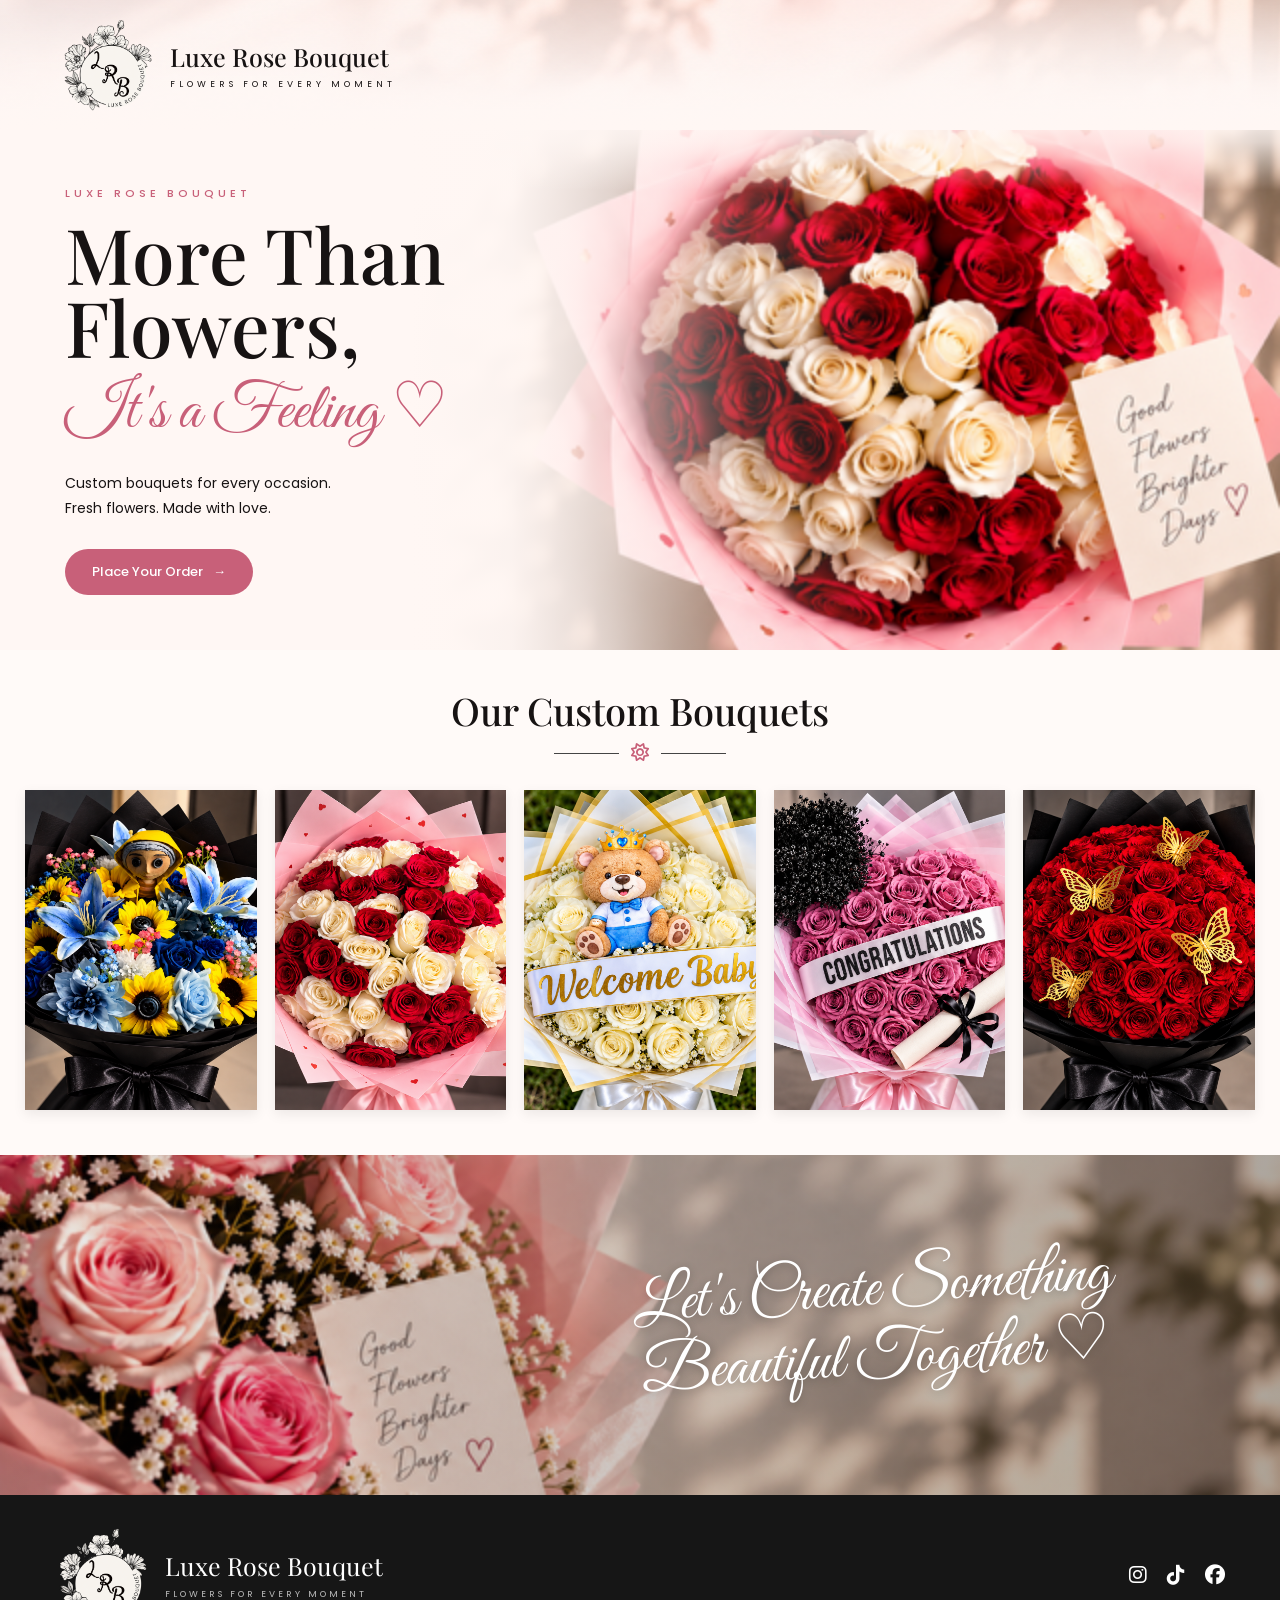
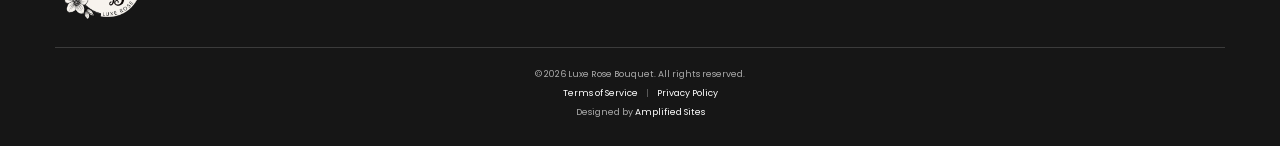
==== index.html @ 2b34a15d "Add files via upload" ====
<!doctype html>
<html lang="en">
    <head>
        <meta charset="UTF-8" />
        <meta name="viewport" content="width=device-width, initial-scale=1.0" />
        <title>Luxe Rose Bouquet</title>
        <link rel="preconnect" href="https://fonts.googleapis.com" />
        <link rel="preconnect" href="https://fonts.gstatic.com" crossorigin />
        <link href="https://fonts.googleapis.com/css2?family=Great+Vibes&family=Playfair+Display:wght@400;500;600;700&family=Poppins:wght@300;400;500;600&display=swap" rel="stylesheet"/>
        <link rel="stylesheet" href="https://cdnjs.cloudflare.com/ajax/libs/font-awesome/6.5.2/css/all.min.css" />
        <link rel="stylesheet" href="style.css" />
        <script src="index.js" defer></script>
    </head>
    <body id="page-body">
        <header class="header" id="main-header">
            <a href="index.html" class="logo" id="main-logo">
                <div class="logo-circle" id="logo-circle">
                    <span id="logo-initials">LR</span>
                </div>
                <div class="logo-text" id="logo-text">
                    <h2 id="logo-title">Luxe Rose Bouquet</h2>
                    <p id="logo-tagline">FLOWERS FOR EVERY MOMENT</p>
                </div>
            </a>
        </header>
        <section class="hero" id="hero">
            <div class="hero-overlay" id="hero-overlay"></div>
            <div class="hero-content" id="hero-content">
                <p class="eyebrow" id="hero-eyebrow">LUXE ROSE BOUQUET</p>
                <h1 id="hero-title">
                    More Than<br />
                    Flowers,
                </h1>
                <div class="script-text" id="hero-script">It's a Feeling ♡</div>
                <p class="hero-description" id="hero-description">
                    Custom bouquets for every occasion.<br />
                    Fresh flowers. Made with love.
                </p>
                <a href="contact-form.html" class="btn" id="hero-order-btn">
                    Place Your Order
                    <span id="hero-order-arrow">→</span>
                </a>
            </div>
        </section>
        <section class="bouquets" id="bouquets">
            <div class="section-title" id="bouquets-title-container">
                <h2 id="bouquets-title">Our Custom Bouquets</h2>
                <div class="title-decoration" id="bouquets-decoration">
                    <span id="decoration-left"></span>
                    <i class="fa-regular fa-sun" id="decoration-icon"> </i>
                    <span id="decoration-right"></span>
                </div>
            </div>
            <div class="bouquet-grid" id="bouquet-grid">
                <div class="bouquet-card" id="bouquet-card-1">
                    <img id="bouquet-image-1" src="Blue and Yellow Doll Bouquet.png" alt="Blue and yellow bouquet" />
                </div>
                <div class="bouquet-card" id="bouquet-card-2">
                    <img id="bouquet-image-2" src="Romantic Red and Ivory Rose Bouquet.png" alt="Red and white rose bouquet" />
                </div>
                <div class="bouquet-card" id="bouquet-card-3">
                    <img id="bouquet-image-3" src="Welcome Baby Rose Bouquet with Teddy Bear.png" alt="Welcome baby bouquet" />
                </div>
                <div class="bouquet-card" id="bouquet-card-4">
                    <img id="bouquet-image-4" src="Congratulations Heart-Shaped Rose Bouquet.png" alt="Congratulations bouquet" />
                </div>
                <div class="bouquet-card" id="bouquet-card-5">
                    <img id="bouquet-image-5" src="Luxury Red Rose Bouquet with Golden Butterflies.png" alt="Red floral bouquet" />
                </div>
            </div>
        </section>
        <section class="bottom-cta" id="bottom-cta">
            <div class="cta-overlay" id="cta-overlay"></div>
            <div class="cta-content" id="cta-content">
                <p class="cta-script" id="cta-script">
                    Let's Create Something<br />
                    Beautiful Together ♡
                </p>
            </div>
        </section>
        <footer class="footer" id="footer">
            <div class="footer-top" id="footer-top">
                <a href="index.html" class="footer-logo" id="footer-logo">
                    <div class="footer-logo-circle" id="footer-logo-circle">
                        <img
                            src="Luxe Rose Bouquet Floral Monogram.png"
                            alt="Luxe Rose Bouquet Logo"
                            id="footer-logo-image"/>
                    </div>
                    <div id="footer-logo-text">
                        <h3 id="footer-title">Luxe Rose Bouquet</h3>
                        <p id="footer-tagline">FLOWERS FOR EVERY MOMENT</p>
                    </div>
                </a>
                <div class="socials" id="social-links">
                    <a href="https://www.instagram.com/luxerosebouquet?stkn=enVxenVkZHQ4OHd0&utm_source=qr" id="instagram-link" aria-label="Instagram">
                        <i class="fa-brands fa-instagram"></i>
                    </a>
                    <a href="https://www.tiktok.com/@luxerosebouquet" id="tiktok-link" aria-label="TikTok">
                        <i class="fa-brands fa-tiktok"></i>
                    </a>
                    <a href="https://www.facebook.com/share/1DybtWcjdT/?mibextid=wwXlfr" id="facebook-link" aria-label="Facebook">
                        <i class="fa-brands fa-facebook"></i>
                    </a>
                </div>
            </div>
            <div class="footer-line" id="footer-line"></div>
            <div class="footer-bottom" id="footer-bottom">
                <p id="copyright">
                    © 2026 Luxe Rose Bouquet. All rights reserved.
                </p>
                <p class="footer-legal-links">
                    <a href="terms.html">Terms of Service</a>
                    <span> | </span>
                    <a href="privacy.html">Privacy Policy</a>
                </p>
                <p id="designer-credit">
                    Designed by
                    <a href="https://amplifiedsites.com" id="amplified-sites-link">
                        Amplified Sites
                    </a>
                </p>
            </div>
        </footer>
    </body>
</html>
---- style.css ----
/* =========================================================
  START OF INDEX PAGE
   1. RESET / GLOBAL
========================================================= */

* {
    margin: 0;
    padding: 0;
    box-sizing: border-box;
}

html {
    scroll-behavior: smooth;
}

body {
    font-family: "Poppins", sans-serif;
    background-color: #fffaf8;
    color: #171313;
    overflow-x: hidden;
    margin: 0;
}

img {
    display: block;
    width: 100%;
}

a {
    color: inherit;
    text-decoration: none;
}

/* =========================================================
   2. COLORS
========================================================= */

:root {
    --pink: #c86079;
    --dark-pink: #ad4d65;
    --soft-pink: #f7e5e3;
    --cream: #fffaf8;
    --dark: #161616;
    --gray: #777777;
    --light-border: #ead8d4;
}

/* =========================================================
   3. HEADER
========================================================= */

.header {
    width: 100%;
    min-height: 130px;

    display: flex;
    align-items: center;
    justify-content: space-between;

    padding: 15px 60px;
    margin-bottom: -20px;
    background:
        linear-gradient(
            to bottom,
            rgba(255, 247, 244, 0.15) 0%,
            rgba(255, 247, 244, 0.25) 55%,
            #fff7f4 100%
        ),
        url("Soft\ Blush\ Foliage\ Shadows.png");

    background-size: cover;
    background-position: center;
    background-repeat: no-repeat;

    position: relative;
    z-index: 100;
}

/* LOGO */

.logo {
    display: flex;
    align-items: center;
    gap: 15px;
}

.logo-circle {
    width: 95px;
    height: 95px;
    border-radius: 50%;
    background-image: url("Luxe\ Rose\ Bouquet\ Floral\ Monogram.png");
    background-size: cover;
    background-position: center;
    background-repeat: no-repeat;

    overflow: hidden;
}

/* Hide the LR text because the logo image replaces it */
.logo-circle span {
    display: none;
}


.logo-text h2 {
    font-family: "Playfair Display", serif;

    font-size: 25px;
    font-weight: 500;
}

.logo-text p {
    margin-top: 5px;

    font-size: 9px;
    letter-spacing: 4px;
}

/* =========================================================
   4. HERO
========================================================= */

.hero {
    width: 100%;
    min-height: 540px;
    position: relative;
    display: flex;
    align-items: center;
    overflow: hidden;
    background-image: url("image6.png");
    background-size: cover;
    background-position: center;
    background-repeat: no-repeat;
    padding-top: 20px;
}
.hero::before {
    content: "";
    position: absolute;
    top: 0;
    left: 0;
    width: 100%;
    height: 80px;

    background: linear-gradient(
        to bottom,
        #fff7f4 0%,
        rgba(255, 247, 244, 0.75) 40%,
        transparent 100%
    );

    z-index: 2;
    pointer-events: none;
}
/* HERO OVERLAY */

.hero-overlay {
    position: absolute;
    inset: 0;

    background: linear-gradient(
        90deg,
        #fff7f4 0%,
        #fff7f4 32%,
        rgba(255, 247, 244, 0.95) 40%,
        rgba(255, 247, 244, 0.65) 48%,
        rgba(255, 247, 244, 0.20) 58%,
        transparent 70%
    );

    z-index: 1;
}

/* HERO TEXT */

.hero-content {
    width: 48%;

    position: relative;
    z-index: 3;

    padding-left: 65px;
}

.eyebrow {
    margin-bottom: 15px;

    color: var(--pink);

    font-size: 11px;
    font-weight: 500;

    letter-spacing: 4px;
}

.hero-content h1 {
    font-family: "Playfair Display", serif;

    font-size: clamp(52px, 6vw, 82px);
    font-weight: 500;

    line-height: 0.95;

    color: #171313;
}

.script-text {
    margin-top: 5px;
    margin-bottom: 18px;

    font-family: "Great Vibes", cursive;

    font-size: clamp(44px, 5vw, 68px);

    color: var(--pink);
}

.hero-description {
    margin-bottom: 27px;

    font-size: 14px;

    line-height: 1.8;
}
.header,
.hero {
    border: none;
    box-shadow: none;
}
/* =========================================================
   5. BUTTON
========================================================= */

.btn {
    display: inline-flex;
    align-items: center;
    justify-content: center;

    gap: 10px;

    padding: 13px 27px;

    background-color: var(--pink);

    border-radius: 30px;

    color: white;

    font-size: 13px;
    font-weight: 500;

    transition:
        background-color 0.25s ease,
        transform 0.25s ease;
}

.btn:hover {
    background-color: var(--dark-pink);

    transform: translateY(-2px);
}

/* =========================================================
   6. HERO BOUQUET IMAGE

   Your HTML already uses:

   images/hero-bouquet.png

   Ideally use a TRANSPARENT PNG here.
========================================================= */

.hero-image {
    width: 55%;
    height: 100%;

    position: absolute;

    top: 0;
    right: 0;

    z-index: 2;

    display: flex;
    align-items: center;
    justify-content: center;
}

.hero-image img {
    width: 100%;
    height: 100%;

    object-fit: contain;
    object-position: center;
}

/* =========================================================
   7. CUSTOM BOUQUETS SECTION
========================================================= */

.bouquets {
    width: 100%;

    padding: 35px 25px 45px;

    background-color: #fffaf8;
}

/* TITLE */

.section-title {
    margin-bottom: 28px;

    text-align: center;
}

.section-title h2 {
    font-family: "Playfair Display", serif;

    font-size: 38px;
    font-weight: 500;
}

/* TITLE DECORATION */

.title-decoration {
    margin-top: 8px;

    display: flex;
    align-items: center;
    justify-content: center;

    gap: 12px;

    color: var(--pink);
}

.title-decoration span {
    width: 65px;
    height: 1px;

    background-color: #444;
}

.title-decoration i {
    font-size: 18px;
}

/* =========================================================
   8. BOUQUET GRID
========================================================= */

.bouquet-grid {
    width: 100%;
    max-width: 1400px;

    margin: 0 auto;

    display: grid;

    grid-template-columns: repeat(5, 1fr);

    gap: 18px;
}

.bouquet-card {
    height: 320px;

    position: relative;

    overflow: hidden;

    background-color: #eeeeee;

    box-shadow: 0 4px 12px rgba(0, 0, 0, 0.08);
}

.bouquet-card img {
    width: 100%;
    height: 100%;

    object-fit: cover;

    transition: transform 0.4s ease;
}

.bouquet-card:hover img {
    transform: scale(1.06);
}

/* =========================================================
   10. BOTTOM CTA
========================================================= */

.bottom-cta {
    width: 100%;
    min-height: 340px;

    position: relative;

    display: flex;
    align-items: center;
    justify-content: flex-end;

    padding: 50px 13%;

    overflow: hidden;

    /*
    =====================================================
    🖼️ BACKGROUND IMAGE #2 NEEDED HERE

    This should be the large pink rose photograph from
    the bottom section of your design.

    Example:
    background-image: url("images/rose-background.jpg");
    =====================================================
    */

    background-image: url("image4.png");

    background-size: cover;
    background-position: center;
    background-repeat: no-repeat;
}

/* CTA DARK OVERLAY */

.cta-overlay {
    position: absolute;
    inset: 0;

    background: linear-gradient(90deg, rgba(20, 10, 10, 0.08), rgba(20, 10, 10, 0.35));

    z-index: 1;
}

/* CTA TEXT */

.cta-content {
    position: relative;

    z-index: 2;

    text-align: center;

    color: white;
}

.cta-script {
    font-family: "Great Vibes", cursive;

    font-size: clamp(42px, 5vw, 65px);

    line-height: 1.1;

    transform: rotate(-4deg);

    text-shadow: 0 2px 8px rgba(0, 0, 0, 0.25);
}

/* =========================================================
   11. FOOTER
========================================================= */

.footer {
    width: 100%;

    padding: 32px 55px 25px;

    background-color: var(--dark);

    color: white;
}

/* FOOTER TOP */

.footer-top {
    width: 100%;
    max-width: 1300px;

    margin: 0 auto;

    display: flex;
    align-items: center;
    justify-content: space-between;
}

/* FOOTER LOGO */

.footer-logo {
    display: flex;
    align-items: center;

    gap: 15px;
}

.footer-logo-circle {
    width: 95px;
    height: 95px;

    display: flex;
    align-items: center;
    justify-content: center;

    /* NO CIRCLE */
    border: none;
    border-radius: 0;
    overflow: visible;
}

.footer-logo-circle img {
    width: 100%;
    height: 100%;
    object-fit: contain;
    display: block;
}

.footer-logo h3 {
    font-family: "Playfair Display", serif;

    font-size: 25px;
    font-weight: 400;
}

.footer-logo p {
    margin-top: 6px;

    font-size: 9px;

    letter-spacing: 3px;

    color: #bbbbbb;
}

/* =========================================================
   12. SOCIAL ICONS
========================================================= */

.socials {
    display: flex;
    align-items: center;

    gap: 20px;
}

.socials a {
    display: flex;
    align-items: center;
    justify-content: center;

    font-size: 20px;

    color: white;

    transition:
        color 0.2s ease,
        transform 0.2s ease;
}

.socials a:hover {
    color: var(--pink);

    transform: translateY(-2px);
}

/* =========================================================
   13. FOOTER LINE
========================================================= */

.footer-line {
    width: 100%;
    max-width: 1300px;

    height: 1px;

    margin: 25px auto 18px;

    background-color: #3b3b3b;
}

/* =========================================================
   14. FOOTER BOTTOM
========================================================= */

.footer-bottom {
    text-align: center;

    color: #aaaaaa;

    font-size: 9px;

    line-height: 1.8;
}

.footer-bottom a {
    color: white;

    transition: color 0.2s ease;
}

.footer-bottom a:hover {
    color: var(--pink);
}

/* =========================================================
   15. TABLET
========================================================= */

@media (max-width: 900px) {
    .header {
        padding: 15px 30px;
    }

    /* HERO */

    .hero {
        min-height: 570px;
    }

    .hero-content {
        width: 55%;

        padding-left: 35px;
    }

    .hero-image {
        width: 55%;
    }

    /* BOUQUETS */

    .bouquet-grid {
        grid-template-columns: repeat(3, 1fr);
    }

    .bouquet-card {
        height: 300px;
    }
}

/* =========================================================
   16. MOBILE
========================================================= */

@media (max-width: 650px) {
    /* HEADER */

    .header {
        min-height: 78px;

        padding: 12px 18px;
    }

    .logo {
        gap: 10px;
    }

    .logo-circle {
        width: 48px;
        height: 48px;

        font-size: 14px;
    }

    .logo-text h2 {
        font-size: 16px;
    }

    .logo-text p {
        font-size: 5px;

        letter-spacing: 2px;
    }

    /* HERO */

    .hero {
        min-height: 680px;

        align-items: flex-start;

        background-position: center;
    }

    .hero-overlay {
        background: linear-gradient(
            180deg,
            rgba(255, 247, 244, 0.98) 0%,
            rgba(255, 247, 244, 0.9) 40%,
            rgba(255, 247, 244, 0.25) 100%
        );
    }

    .hero-content {
        width: 100%;

        padding: 45px 25px;

        text-align: center;
    }

    .hero-content h1 {
        font-size: 50px;
    }

    .script-text {
        font-size: 45px;
    }

    .hero-description {
        font-size: 12px;
    }

    .hero-image {
        width: 100%;
        height: 350px;

        top: auto;
        bottom: 0;

        opacity: 0.85;
    }

    /* BOUQUETS */

    .bouquets {
        padding: 30px 15px;
    }

    .section-title h2 {
        font-size: 30px;
    }

    .bouquet-grid {
        grid-template-columns: repeat(2, 1fr);

        gap: 10px;
    }

    .bouquet-card {
        height: 230px;
    }

    .bouquet-card:last-child {
        grid-column: 1 / -1;

        width: 50%;

        justify-self: center;
    }

    /* CTA */

    .bottom-cta {
        min-height: 300px;

        justify-content: center;

        padding: 30px 20px;

        background-position: center;
    }

    .cta-script {
        font-size: 44px;
    }

    /* FOOTER */

    .footer {
        padding: 30px 20px;
    }

    .footer-top {
        flex-direction: column;

        gap: 25px;

        text-align: center;
    }

    .footer-logo {
        justify-content: center;
    }
}

/* =========================================================
   17. VERY SMALL MOBILE
========================================================= */

@media (max-width: 400px) {
    .logo-text h2 {
        font-size: 14px;
    }

    .hero-content h1 {
        font-size: 43px;
    }

    .script-text {
        font-size: 40px;
    }

    .bouquet-card {
        height: 200px;
    }

    .cta-script {
        font-size: 38px;
    }
}
/* =========================================================
    END OF INDEX PAGE
========================================================= */


/* =========================================================
   CONTACT FORM PAGE
========================================================= */
.contact-page-body {
    margin: 0;
    padding: 0;
    background: #f7e8e8;
    color: #302525;
    font-family: "Poppins", sans-serif;
}


/* =====================================================
   CONTACT HERO
===================================================== */

.contact-page-hero {
    position: relative;
    min-height: 345px;

    display: flex;
    align-items: center;

    background-image: url("image5.png");
    background-size: cover;
    background-position: center;
    background-repeat: no-repeat;

    overflow: hidden;
}


.contact-page-hero-overlay {
    position: absolute;
    inset: 0;
    z-index: 1;

    background: linear-gradient(
        90deg,
        rgba(25, 17, 17, 0.03) 0%,
        rgba(25, 17, 17, 0.05) 35%,
        rgba(25, 17, 17, 0.45) 52%,
        rgba(25, 17, 17, 0.88) 75%,
        rgba(25, 17, 17, 0.94) 100%
    );
}


.contact-page-hero-content {
    position: relative;
    z-index: 2;

    width: 42%;
    margin-left: 52%;
    padding: 40px 0;

    color: #ffffff;
}


.contact-page-eyebrow {
    margin: 0 0 7px;

    color: #d98ca0;

    font-size: 10px;
    font-weight: 500;
    letter-spacing: 5px;
}


#contact-page-title {
    margin: 0;

    color: #ffffff;

    font-family: "Playfair Display", serif;
    font-size: clamp(42px, 5vw, 62px);
    font-weight: 400;
    line-height: 1.1;
}


.contact-page-flower-divider {
    margin: 12px 0;

    color: #d37b92;

    font-size: 19px;
}


.contact-page-description {
    max-width: 420px;
    margin: 0;

    color: #eee4e4;

    font-size: 13px;
    font-weight: 300;
    line-height: 1.7;
}


.contact-page-script {
    position: absolute;
    z-index: 2;

    top: 55px;
    right: 4%;

    margin: 0;

    color: #d67f96;

    font-family: "Great Vibes", cursive;
    font-size: 25px;
    font-weight: 400;
    line-height: 1.15;

    transform: rotate(-5deg);
}


/* =====================================================
   MAIN CONTACT AREA
===================================================== */

.contact-page-main {
    display: grid;
    grid-template-columns: 38% 62%;

    min-height: 560px;

    background:
        linear-gradient(
            rgba(239, 205, 205, 0.84),
            rgba(239, 205, 205, 0.84)
        ),
        url("image5.png");

    background-size: cover;
    background-position: center;
    background-repeat: no-repeat;
}


/* =====================================================
   LEFT CONTACT INFORMATION
===================================================== */

.contact-page-info {
    position: relative;

    padding: 48px 55px;

    background: rgba(42, 32, 32, 0.97);
    color: #ffffff;

    overflow: hidden;

    display: flex;
    flex-direction: column;
    justify-content: center;
}


.contact-page-info::after {
    content: "";

    position: absolute;

    width: 260px;
    height: 260px;

    right: -100px;
    bottom: -90px;

    border: 1px solid rgba(194, 111, 132, 0.15);
    border-radius: 50%;

    pointer-events: none;
}


/* CONTACT INFORMATION ROW */

.contact-page-info-item {
    display: flex;
    align-items: center;

    gap: 20px;

    margin-bottom: 27px;
}


/* BIGGER ICONS */

.contact-page-info-icon {
    width: 58px;
    height: 58px;

    flex-shrink: 0;

    display: flex;
    justify-content: center;
    align-items: center;

    background: #bd536e;
    color: #ffffff;

    border-radius: 50%;

    font-size: 22px;
}


/* MAIN TEXT
   Phone, Email, Broward County, Hours */

.contact-page-info-title {
    margin: 0 0 4px;

    color: #ffffff;

    font-size: 14px;
    font-weight: 600;
}


/* SMALL TEXT
   Text or Call, Email us, etc. */

.contact-page-info-subtitle {
    margin: 0;

    color: #d8cccc;

    font-size: 11px;
    font-weight: 400;
}


/* FOLLOW US */

#contact-page-follow-title {
    margin: 0 0 15px;

    color: #ffffff;

    font-size: 14px;
    font-weight: 500;
}


/* SOCIAL MEDIA ICONS */

.contact-page-social-icons {
    display: flex;
    gap: 14px;
}

.contact-page-social-icons a {
    width: 46px;
    height: 46px;

    display: flex;
    justify-content: center;
    align-items: center;

    background: rgba(255, 255, 255, 0.12);
    color: #ffffff;

    border-radius: 50%;

    font-size: 20px;

    text-decoration: none;

    transition:
        background 0.25s ease,
        transform 0.25s ease;
}


/* FLOWERS MAKE PEOPLE HAPPIER */

.contact-page-left-script {
    margin: 25px 0 0;

    color: #c9788e;

    font-family: "Great Vibes", cursive;

    font-size: 30px;
    line-height: 1.2;

    transform: rotate(-5deg);
}

.contact-page-home-link {
    display: inline-block;

    color: #ffffff;
    text-decoration: none;

    transition:
        color 0.25s ease,
        transform 0.25s ease,
        letter-spacing 0.25s ease;
}

.contact-page-home-link:hover {
    color: #d67f96;
    letter-spacing: 0.5px;
}

/* =====================================================
   CONTACT FORM CARD

   THIS CONTROLS THE MAIN WHITE CONTAINER
===================================================== */

.contact-page-form-card {
    box-sizing: border-box;

    width: min(540px, 86%);

    align-self: center;

    margin: 18px auto;

    /* Smaller top/bottom padding = shorter card */
    padding: 18px 28px 16px;

    background: rgba(255, 250, 250, 0.97);

    border: 1px solid rgba(255, 255, 255, 0.8);
    border-radius: 7px;

    box-shadow: 0 10px 30px rgba(67, 34, 34, 0.16);
}


/* =====================================================
   FORM HEADER
===================================================== */

.contact-page-form-eyebrow {
    margin: 0 0 3px;

    color: #bd536e;

    font-size: 8px;
    font-weight: 600;
    letter-spacing: 3px;
}


#contact-page-form-title {
    margin: 0 0 4px;

    color: #342929;

    font-family: "Playfair Display", serif;
    font-size: 29px;
    font-weight: 500;
    line-height: 1.15;
}


.contact-page-form-description {
    max-width: 500px;

    margin: 0 0 10px;

    color: #000000;

    font-size: 10px;
    font-weight: 300;
    line-height: 1.45;
}


/* =====================================================
   FORM
===================================================== */

.contact-page-form {
    width: 100%;
}


.contact-page-form-row {
    display: grid;
    grid-template-columns: 1fr 1fr;

    gap: 10px;
}


.contact-page-form-field {
    margin-bottom: 7px;
}


.contact-page-form-field label {
    display: block;

    margin: 0 0 3px 2px;

    color: #000;

    font-size: 10px;
    font-weight: 800;
}


/* INPUTS */

.contact-page-form-field input,
.contact-page-form-field select,
.contact-page-form-field textarea {
    box-sizing: border-box;

    width: 100%;

    padding: 7px 10px;

    background: #ffffff;
    color: #3b3232;

    border: 1px solid #d8d1d1;
    border-radius: 4px;

    outline: none;

    font-family: "Poppins", sans-serif;
    font-size: 9px;

    transition:
        border-color 0.2s ease,
        box-shadow 0.2s ease;
}

.contact-page-form-field input::placeholder,
.contact-page-form-field textarea::placeholder {
    color: #b1b1b1;
    opacity: 1;
    font-weight: 500;
    font-size: 9px;
}

.contact-page-form-field input,
.contact-page-form-field select {
    height: 34px;
}


.contact-page-form-field textarea {
    height: 80px;
    min-height: 80px;
    max-height: 130px;

    resize: vertical;
}


.contact-page-form-field input:focus,
.contact-page-form-field select:focus,
.contact-page-form-field textarea:focus {
    border-color: #bd536e;

    box-shadow: 0 0 0 3px rgba(189, 83, 110, 0.08);
}


.contact-page-form-field select {
    cursor: pointer;
    color: #000;
}


/* =====================================================
   PAYMENT METHODS
===================================================== */

.contact-payment-methods {
    margin: 7px 0 9px;
    padding: 9px 12px;

    text-align: center;

    background: #f9eeee;

    border: 1px solid #ead2d8;
    border-radius: 8px;
}


.contact-payment-title {
    margin: 0 0 7px;

    color: #b74f69;

    font-size: 9px;
    font-weight: 600;
    letter-spacing: 1.5px;
}


.contact-payment-options {
    display: flex;
    justify-content: center;
    align-items: stretch;

    flex-wrap: nowrap;

    gap: 8px;
}


/* =====================================================
   PAYMENT BUTTONS
===================================================== */

.contact-payment-btn {
    box-sizing: border-box;

    width: 105px;
    height: 55px;

    display: flex;
    flex-direction: column;
    justify-content: center;
    align-items: center;

    gap: 3px;

    background: #ffffff;
    color: #342829;

    border: 1px solid #e2c4cb;
    border-radius: 8px;

    text-decoration: none;

    cursor: pointer;

    box-shadow: 0 3px 8px rgba(71, 37, 45, 0.07);

    transition:
        transform 0.2s ease,
        border-color 0.2s ease,
        background 0.2s ease,
        box-shadow 0.2s ease;
}


.contact-payment-btn > span:not(.zelle-icon) {
    color: #342829;

    font-size: 8px;
    font-weight: 500;
}


/* CASH APP */

#cashapp-payment-btn i {
    width: 27px;
    height: 27px;

    display: flex;
    justify-content: center;
    align-items: center;

    background: #bd536e;
    color: #ffffff;

    border-radius: 6px;

    font-size: 16px;
}

#cashapp-payment-btn {
    background: #00d64f;
    border-color: #00d64f;
    color: #ffffff;
}

#cashapp-payment-btn i {
    background: #ffffff;
    color: #00d64f;
}

#cashapp-payment-btn > span {
    color: #ffffff;
}

#cashapp-payment-btn:hover {
    background: #00bd46;
    border-color: #00bd46;
}

/* APPLE PAY */

#applepay-payment-btn i {
    color: #181313;

    font-size: 27px;
}


/* ZELLE */

.zelle-icon {
    width: 27px;
    height: 27px;

    display: flex;
    justify-content: center;
    align-items: center;

    background: #bd536e;
    color: #ffffff;

    border-radius: 6px;

    font-size: 16px;
    font-weight: 600;
}

#zelle-payment-btn {
    background: #6d1ed4;
    border-color: #6d1ed4;
    color: #ffffff;
}

#zelle-payment-btn .zelle-icon {
    background: #ffffff;
    color: #6d1ed4;
}

#zelle-payment-btn > span:not(.zelle-icon) {
    color: #ffffff;
}

#zelle-payment-btn:hover {
    background: #5b18b5;
    border-color: #5b18b5;
}

/* PAYMENT HOVER */

.contact-payment-btn:hover {
    background: #fffafa;

    border-color: #bd536e;

    transform: translateY(-2px);

    box-shadow: 0 6px 12px rgba(189, 83, 110, 0.16);
}


.contact-payment-btn i,
.zelle-icon {
    transition: transform 0.2s ease;
}


.contact-payment-btn:hover i,
.contact-payment-btn:hover .zelle-icon {
    transform: scale(1.06);
}

.contact-payment-choose {
    margin: 8px 0 6px;
    color: #000000;
    font-size: 15px;
    font-weight: 500;
}

/* Cash App QR Modal */
.cashapp-qr-modal {
    display: none;
    position: fixed;
    inset: 0;
    width: 100%;
    height: 100%;
    background: rgba(0, 0, 0, 0.65);
    z-index: 9999;
    align-items: center;
    justify-content: center;
    padding: 20px;
}

.cashapp-qr-modal.active {
    display: flex;
}

.cashapp-qr-modal-content {
    position: relative;
    width: 100%;
    max-width: 420px;
    background: #ffffff;
    border-radius: 20px;
    padding: 35px 30px;
    text-align: center;
}

.cashapp-qr-modal-content h2 {
    margin: 0 0 10px;
    font-size: 28px;
}

.cashapp-qr-description {
    margin-bottom: 20px;
    line-height: 1.6;
}

.cashapp-qr-image {
    display: block;
    width: 100%;
    max-width: 300px;
    height: auto;
    margin: 0 auto 20px;
}

.cashapp-qr-note {
    margin: 0;
    line-height: 1.6;
}

.cashapp-qr-close {
    position: absolute;
    top: 12px;
    right: 18px;
    border: none;
    background: transparent;
    font-size: 32px;
    line-height: 1;
    cursor: pointer;
}

/* Zelle QR Modal */
.zelle-qr-modal {
    display: none;
    position: fixed;
    inset: 0;
    width: 100%;
    height: 100%;
    background: rgba(0, 0, 0, 0.65);
    z-index: 9999;
    align-items: center;
    justify-content: center;
    padding: 20px;
}

.zelle-qr-modal.active {
    display: flex;
}

.zelle-qr-modal-content {
    position: relative;
    width: 100%;
    max-width: 420px;
    background: #ffffff;
    border-radius: 20px;
    padding: 35px 30px;
    text-align: center;
}

.zelle-qr-modal-content h2 {
    margin: 0 0 10px;
    font-size: 28px;
}

.zelle-qr-description {
    margin-bottom: 20px;
    line-height: 1.6;
}

.zelle-qr-image {
    display: block;
    width: 100%;
    max-width: 300px;
    height: auto;
    margin: 0 auto 20px;
}

.zelle-qr-note {
    margin: 0;
    line-height: 1.6;
}

.zelle-qr-close {
    position: absolute;
    top: 12px;
    right: 18px;
    border: none;
    background: transparent;
    font-size: 32px;
    line-height: 1;
    cursor: pointer;
}

/* =====================================================
   50% DEPOSIT
===================================================== */

.contact-payment-deposit {
    margin: 7px 0 2px;

    color: #000;

    font-size: 12px;
    font-weight: 600;
}


.contact-payment-note {
    max-width: 440px;

    margin: 0 auto;

    color: #000;

    font-size: 10px;
    font-weight: 400;
    line-height: 1.35;
}


/* =====================================================
   PAYMENT INSTRUCTIONS
===================================================== */

.contact-payment-instructions {
    max-width: 440px;

    margin: 6px auto 0;
    padding: 6px 9px;

    background: #ffffff;

    border: 1px solid #e8cdd3;
    border-radius: 6px;

    text-align: left;
}

.contact-payment-instructions {
    max-width: 460px;

    margin: 8px auto 0;
    padding: 10px 14px;

    background: #ffffff;

    border: 1px solid #e8cdd3;
    border-radius: 7px;

    text-align: center;
}


.contact-payment-instructions-title {
    margin: 0 0 6px;

    color: #6f263a;

    font-size: 14px;
    font-weight: 700;

    text-align: center;
    letter-spacing: 0.5px;
}


.contact-payment-instructions p {
    margin: 5px 0;

    color: #000;

    font-size: 10px;
    font-weight: 500;
    line-height: 1.5;

    text-align: center;
}


.contact-payment-instructions strong {
    color: #171011;

    font-weight: 700;
}


.contact-payment-instructions strong {
    color: #2f2325;
    font-weight: 600;
}


/* =====================================================
   SEND MESSAGE BUTTON
===================================================== */

.contact-page-submit-btn {
    width: 100%;

    padding: 9px 18px;

    background: #bd536e;
    color: #ffffff;

    border: none;
    border-radius: 30px;

    font-family: "Poppins", sans-serif;
    font-size: 9px;
    font-weight: 400;

    cursor: pointer;

    transition:
        background 0.25s ease,
        transform 0.25s ease,
        box-shadow 0.25s ease;
}


.contact-page-submit-btn span {
    margin-left: 7px;
}


.contact-page-submit-btn:hover {
    background: #a7445e;

    transform: translateY(-2px);

    box-shadow: 0 6px 15px rgba(189, 83, 110, 0.22);
}


.contact-page-submit-btn:active {
    transform: translateY(0);
}

.contact-page-response-time {
    margin: 5px 0 0;
    text-align: center;
    color: #000;
    font-size: 9px;
}


/* =====================================================
   TABLET
===================================================== */

@media (max-width: 1000px) {

    .contact-page-hero-content {
        width: 48%;
        margin-left: 47%;
    }


    .contact-page-script {
        display: none;
    }


    .contact-page-main {
        grid-template-columns: 40% 60%;
    }


    .contact-page-info {
        padding: 45px 30px;
    }


    /*
       IMPORTANT:
       Do not increase the form padding here.
       This keeps the form compact.
    */

    .contact-page-form-card {
        width: 88%;
        max-width: 540px;

        padding: 18px 24px 16px;
    }
}


/* =====================================================
   SMALL TABLET
===================================================== */

@media (max-width: 800px) {

    .contact-page-hero {
        min-height: 380px;
        background-position: 35% center;
    }


    .contact-page-hero-overlay {
        background: linear-gradient(
            90deg,
            rgba(30, 20, 20, 0.15),
            rgba(30, 20, 20, 0.82)
        );
    }


    .contact-page-hero-content {
        width: 50%;

        margin-left: 45%;
        padding-right: 25px;
    }


    #contact-page-title {
        font-size: 45px;
    }


    .contact-page-main {
        display: block;
    }


    .contact-page-info {
        display: grid;
        grid-template-columns: 1fr 1fr;

        column-gap: 30px;

        padding: 40px 8%;
    }


    .contact-page-social-section,
    .contact-page-left-script {
        grid-column: 1 / -1;
    }


    .contact-page-form-card {
        box-sizing: border-box;

        width: calc(100% - 50px);
        max-width: 540px;

        margin: 25px auto;
        padding: 18px 24px 16px;
    }
}


/* =====================================================
   MOBILE
===================================================== */

@media (max-width: 600px) {

    .contact-page-hero {
        min-height: 430px;

        align-items: flex-end;

        background-position: 30% center;
    }


    .contact-page-hero-overlay {
        background: linear-gradient(
            180deg,
            rgba(27, 18, 18, 0.1) 0%,
            rgba(27, 18, 18, 0.35) 45%,
            rgba(27, 18, 18, 0.9) 100%
        );
    }


    .contact-page-hero-content {
        box-sizing: border-box;

        width: 100%;

        margin: 0;
        padding: 35px 22px;

        text-align: center;
    }


    .contact-page-eyebrow {
        font-size: 8px;
        letter-spacing: 4px;
    }


    #contact-page-title {
        font-size: 43px;
    }


    .contact-page-description {
        max-width: 320px;

        margin: 0 auto;

        font-size: 10px;
    }


    .contact-page-script {
        display: none;
    }


    /* LEFT INFO */

    .contact-page-info {
        display: block;

        padding: 38px 25px;
    }


    .contact-page-info-item {
        margin-bottom: 18px;
    }


    .contact-page-info-icon {
        width: 42px;
        height: 42px;

        font-size: 15px;
    }


    /* FORM */

    .contact-page-form-card {
        box-sizing: border-box;

        width: calc(100% - 30px);
        max-width: 540px;

        margin: 22px auto;
        padding: 17px 18px 15px;
    }


    #contact-page-form-title {
        font-size: 27px;
    }


    .contact-page-form-description {
        margin-bottom: 9px;

        font-size: 9px;
    }


    .contact-page-form-row {
        grid-template-columns: 1fr;

        gap: 0;
    }


    /*
       KEEP THESE SHORT.
       Your old CSS increased them on mobile.
    */

    .contact-page-form-field input,
    .contact-page-form-field select {
        height: 34px;
    }


    .contact-page-form-field textarea {
        height: 58px;
        min-height: 58px;
    }


    /* PAYMENT */

    .contact-payment-methods {
        margin: 7px 0;
        padding: 9px 7px;
    }


    .contact-payment-options {
        gap: 5px;
    }


    .contact-payment-btn {
        flex: 1;

        width: auto;
        min-width: 0;
        height: 52px;
    }


    #cashapp-payment-btn i,
    .zelle-icon {
        width: 25px;
        height: 25px;

        font-size: 15px;
    }


    #applepay-payment-btn i {
        font-size: 25px;
    }


    .contact-payment-btn > span:not(.zelle-icon) {
        font-size: 7px;
    }


    .contact-payment-title {
        margin-bottom: 6px;

        font-size: 8px;
        letter-spacing: 1px;
    }


    .contact-payment-deposit {
        margin-top: 6px;

        font-size: 9px;
    }


    .contact-payment-note {
        font-size: 7px;
    }


    .contact-payment-instructions {
        margin-top: 5px;
        padding: 5px 7px;
    }


    .contact-payment-instructions p {
        font-size: 7px;
        line-height: 1.25;
    }


    /* BUTTON */

    .contact-page-submit-btn {
        padding: 9px 18px;
    }
}


/* =====================================================
   VERY SMALL PHONES
===================================================== */

@media (max-width: 380px) {

    .contact-page-form-card {
        width: calc(100% - 20px);

        margin: 18px auto;
        padding: 15px 13px 13px;
    }


    #contact-page-form-title {
        font-size: 25px;
    }


    .contact-page-info {
        padding: 35px 20px;
    }


    .contact-page-info-title {
        font-size: 10px;
    }


    .contact-payment-options {
        gap: 4px;
    }


    .contact-payment-btn {
        height: 50px;
    }
}
/* =========================================================
   END OF CONTACT FORM PAGE
========================================================= */


/* =========================================================
   LUXE ROSE BOUQUET
   THANK YOU PAGE
========================================================= */


/* =====================================================
   PAGE
===================================================== */

.thank-you-page-body {
    margin: 0;
    padding: 0;

    background: #f8eeee;
    color: #2d2424;

    font-family: "Poppins", sans-serif;
}


/* Keep sizing predictable */
.thank-you-page-body *,
.thank-you-page-body *::before,
.thank-you-page-body *::after {
    box-sizing: border-box;
}


/* =====================================================
   HEADER ORDER BUTTON
===================================================== */

.thank-you-header-order-btn {
    display: inline-flex;
    align-items: center;
    justify-content: center;

    gap: 10px;

    padding: 12px 25px;

    border-radius: 30px;

    background: #bd536e;
    color: #ffffff;

    font-size: 11px;
    font-weight: 400;

    text-decoration: none;

    transition:
        background 0.25s ease,
        transform 0.25s ease,
        box-shadow 0.25s ease;
}


.thank-you-header-order-btn:hover {
    background: #a8445e;

    transform: translateY(-2px);

    box-shadow: 0 5px 14px rgba(189, 83, 110, 0.25);
}


/* =====================================================
   MAIN SECTION
===================================================== */

.thank-you-page-main {
    position: relative;

    min-height: 620px;

    display: flex;
    justify-content: flex-end;
    align-items: center;

    padding: 45px 7%;

    background-image: url("image5.png");
    background-size: cover;
    background-position: center;
    background-repeat: no-repeat;

    overflow: hidden;
}


/* =====================================================
   OVERLAY
===================================================== */

.thank-you-page-overlay {
    position: absolute;
    inset: 0;

    z-index: 1;

    background: linear-gradient(
        90deg,
        rgba(255, 245, 243, 0.02) 0%,
        rgba(255, 245, 243, 0.04) 35%,
        rgba(255, 249, 247, 0.20) 50%,
        rgba(255, 249, 247, 0.35) 100%
    );

    pointer-events: none;
}


/* =====================================================
   THANK YOU CARD
===================================================== */

.thank-you-page-content {
    position: relative;
    z-index: 2;

    width: 100%;
    max-width: 390px;

    margin: 0;

    padding: 25px 28px;

    text-align: center;

    background: rgba(255, 248, 246, 0.72);

    backdrop-filter: blur(12px);
    -webkit-backdrop-filter: blur(12px);

    border: 1px solid rgba(255, 255, 255, 0.75);
    border-radius: 14px;

    box-shadow: 0 10px 30px rgba(69, 35, 40, 0.14);
}


/* =====================================================
   HEART
===================================================== */

.thank-you-heart {
    height: 58px;

    display: flex;
    align-items: center;
    justify-content: center;

    margin-bottom: 2px;

    color: #b74e69;

    font-family: "Great Vibes", cursive;
    font-size: 67px;
    line-height: 1;

    transform: rotate(-13deg);
}


/* =====================================================
   TITLE
===================================================== */

.thank-you-title {
    margin: 3px 0 8px;

    color: #211b1b;

    font-family: "Playfair Display", serif;

    font-size: clamp(46px, 5vw, 64px);
    font-weight: 500;
    line-height: 1.05;
}


/* =====================================================
   MESSAGE SENT
===================================================== */

.thank-you-subtitle {
    margin: 0;

    color: #b95770;

    font-size: 9px;
    font-weight: 600;

    letter-spacing: 4px;
}


/* =====================================================
   DIVIDER
===================================================== */

.thank-you-divider {
    width: 80%;

    display: flex;
    align-items: center;
    justify-content: center;

    gap: 13px;

    margin: 18px auto;
}


.thank-you-divider-line {
    display: block;

    flex: 1;

    height: 1px;

    background: #ce9da7;
}


.thank-you-divider-flower {
    color: #bd536e;

    font-size: 22px;
    line-height: 1;
}


/* =====================================================
   MAIN MESSAGE
===================================================== */

.thank-you-message {
    max-width: 340px;

    margin: 0 auto;

    color: #1a1111;

    font-size: 13px;
    font-weight: 500;
    line-height: 1.65;
}

/* =====================================================
   FOLLOW MESSAGE
===================================================== */

.thank-you-follow-message {
    max-width: 340px;

    margin: 17px auto 0;

    color: #000;

    font-size: 12px;
    font-weight: 500;
    line-height: 1.65;
}

/* =====================================================
   HOME BUTTON
===================================================== */

.thank-you-home-btn {
    display: inline-flex;
    justify-content: center;
    align-items: center;

    gap: 10px;

    min-width: 165px;

    margin-top: 20px;
    padding: 11px 23px;

    border-radius: 30px;

    background: #bd536e;
    color: #ffffff;

    font-size: 10px;
    font-weight: 500;

    text-decoration: none;

    transition:
        background 0.25s ease,
        transform 0.25s ease,
        box-shadow 0.25s ease;
}


.thank-you-home-btn:hover {
    background: #a7445e;

    transform: translateY(-2px);

    box-shadow: 0 6px 16px rgba(130, 53, 73, 0.20);
}


.thank-you-home-arrow {
    font-size: 14px;
}


/* =====================================================
   HANDWRITTEN MESSAGE
===================================================== */

.thank-you-script {
    margin: 25px 0 0;

    color: #c5667f;

    font-family: "Great Vibes", cursive;

    font-size: clamp(25px, 3vw, 34px);
    font-weight: 400;
    line-height: 1.1;

    transform: rotate(-5deg);
}


/* =====================================================
   LARGE DESKTOP
===================================================== */

@media (min-width: 1400px) {

    .thank-you-page-main {
        min-height: 680px;

        padding-left: 8%;
        padding-right: 8%;
    }


    .thank-you-page-content {
        max-width: 410px;

        padding: 28px 30px;
    }


    .thank-you-message {
        font-size: 14px;
    }


    .thank-you-follow-message {
        font-size: 11px;
    }
}


/* =====================================================
   TABLET
===================================================== */

@media (max-width: 1000px) {

    .thank-you-page-main {
        min-height: 600px;

        padding: 40px 5%;

        background-position: 40% center;
    }


    .thank-you-page-content {
        max-width: 380px;

        padding: 23px 24px;
    }


    .thank-you-title {
        font-size: 50px;
    }


    .thank-you-subtitle {
        letter-spacing: 3.5px;
    }
}


/* =====================================================
   SMALL TABLET
===================================================== */

@media (max-width: 750px) {

    .thank-you-page-main {
        min-height: 620px;

        padding: 35px 4%;

        background-position: 35% center;
    }


    .thank-you-page-overlay {
        background: linear-gradient(
            90deg,
            rgba(255, 245, 243, 0.05) 0%,
            rgba(255, 245, 243, 0.18) 35%,
            rgba(255, 245, 243, 0.65) 100%
        );
    }


    .thank-you-page-content {
        max-width: 350px;

        padding: 22px 20px;
    }


    .thank-you-heart {
        height: 50px;

        font-size: 58px;
    }


    .thank-you-title {
        font-size: 43px;
    }


    .thank-you-subtitle {
        font-size: 8px;

        letter-spacing: 2.5px;
    }


    .thank-you-message {
        font-size: 11px;
    }


    .thank-you-follow-message {
        font-size: 9px;
    }


    .thank-you-script {
        font-size: 27px;
    }
}


/* =====================================================
   MOBILE
===================================================== */

@media (max-width: 600px) {

    .thank-you-header-order-btn {
        padding: 9px 16px;

        font-size: 9px;
    }


    .thank-you-page-main {
        min-height: 650px;

        justify-content: center;
        align-items: flex-end;

        padding: 30px 15px;

        background-position: 28% center;
    }


    /*
       Darker/stronger fade near bottom so text
       remains readable without hiding the image.
    */

    .thank-you-page-overlay {
        background: linear-gradient(
            180deg,
            rgba(255, 247, 245, 0.02) 0%,
            rgba(255, 247, 245, 0.08) 28%,
            rgba(255, 247, 245, 0.50) 52%,
            rgba(255, 247, 245, 0.88) 100%
        );
    }


    /*
       Keep the card instead of removing it.
    */

    .thank-you-page-content {
        width: 100%;
        max-width: 390px;

        margin: 0;

        padding: 20px 18px;

        background: rgba(255, 248, 246, 0.76);

        backdrop-filter: blur(10px);
        -webkit-backdrop-filter: blur(10px);

        border-radius: 12px;
    }


    .thank-you-heart {
        height: 43px;

        font-size: 51px;
    }


    .thank-you-title {
        margin-top: 2px;

        font-size: 40px;
    }


    .thank-you-subtitle {
        font-size: 7px;

        letter-spacing: 2px;
    }


    .thank-you-divider {
        width: 75%;

        gap: 10px;

        margin: 14px auto;
    }


    .thank-you-divider-flower {
        font-size: 19px;
    }


    .thank-you-message {
        max-width: 310px;

        font-size: 10px;
        line-height: 1.55;
    }


    .thank-you-follow-message {
        max-width: 300px;

        margin-top: 13px;

        font-size: 9px;
        line-height: 1.55;
    }


    .thank-you-desktop-break {
        display: none;
    }


    .thank-you-home-btn {
        min-width: 150px;

        margin-top: 17px;
        padding: 10px 20px;
    }


    .thank-you-script {
        margin-top: 20px;

        font-size: 25px;
    }
}


/* =====================================================
   SMALL MOBILE
===================================================== */

@media (max-width: 420px) {

    .thank-you-page-main {
        min-height: 620px;

        padding: 25px 10px;

        background-position: 27% center;
    }


    .thank-you-page-content {
        width: 100%;

        padding: 18px 14px;
    }


    .thank-you-title {
        font-size: 37px;
    }


    .thank-you-subtitle {
        font-size: 7px;

        letter-spacing: 1.7px;
    }


    .thank-you-divider {
        width: 82%;
    }


    .thank-you-message {
        font-size: 10px;
    }


    .thank-you-follow-message {
        font-size: 8.5px;
    }


    .thank-you-script {
        font-size: 23px;
    }
}


/* =====================================================
   VERY SMALL MOBILE
===================================================== */

@media (max-width: 350px) {

    .thank-you-page-main {
        padding-left: 8px;
        padding-right: 8px;
    }


    .thank-you-page-content {
        padding: 16px 11px;
    }


    .thank-you-title {
        font-size: 34px;
    }


    .thank-you-subtitle {
        letter-spacing: 1.3px;
    }


    .thank-you-divider {
        width: 88%;
    }


    .thank-you-home-btn {
        min-width: 140px;

        padding: 9px 17px;
    }


    .thank-you-script {
        font-size: 21px;
    }
}
/* =========================================================
   END OF THANK YOU PAGE
========================================================= */



/* =========================================================
   START OF PRIVACY POLICY PAGE
========================================================= */

.privacy-page {
    width: 100%;
    background: #fffaf8;
    color: #302525;
}


/* =========================================================
   PRIVACY HERO
========================================================= */

.privacy-hero {
    padding: 65px 25px 55px;

    text-align: center;

    background:
        linear-gradient(
            rgba(255, 247, 244, 0.88),
            rgba(247, 229, 227, 0.92)
        ),
        url("Soft Blush Foliage Shadows.png");

    background-size: cover;
    background-position: center;
}

.privacy-eyebrow {
    margin: 0 0 8px;

    color: #bd536e;

    font-size: 10px;
    font-weight: 600;
    letter-spacing: 4px;
}

.privacy-hero h1 {
    margin: 0;

    color: #2f2325;

    font-family: "Playfair Display", serif;
    font-size: clamp(42px, 5vw, 60px);
    font-weight: 500;
}

.privacy-updated {
    margin: 12px 0 0;

    color: #766668;

    font-size: 11px;
}


/* =========================================================
   PRIVACY CONTENT
========================================================= */

.privacy-content {
    padding: 55px 25px 70px;
}

.privacy-container {
    width: 100%;
    max-width: 900px;

    margin: 0 auto;
    padding: 45px 55px;

    background: #ffffff;

    border: 1px solid #ead8d4;
    border-radius: 12px;

    box-shadow: 0 8px 25px rgba(71, 37, 45, 0.07);
}

.privacy-intro {
    margin: 0 0 35px;

    color: #4a3d3f;

    font-size: 14px;
    line-height: 1.9;
}


/* =========================================================
   PRIVACY SECTIONS
========================================================= */

.privacy-section {
    margin-bottom: 35px;
}

.privacy-section:last-child {
    margin-bottom: 0;
}

.privacy-section h2 {
    margin: 0 0 12px;

    color: #a7445e;

    font-family: "Playfair Display", serif;
    font-size: 24px;
    font-weight: 600;
}

.privacy-section p {
    margin: 0 0 12px;

    color: #4a3d3f;

    font-size: 13px;
    line-height: 1.8;
}

.privacy-section ul {
    margin: 10px 0 15px;
    padding-left: 22px;
}

.privacy-section li {
    margin-bottom: 8px;

    color: #4a3d3f;

    font-size: 13px;
    line-height: 1.7;
}

.privacy-section strong {
    color: #2f2325;
}


/* =========================================================
   CONTACT BUTTON
========================================================= */

.privacy-contact-btn {
    display: inline-flex;
    align-items: center;
    justify-content: center;

    margin-top: 8px;
    padding: 11px 25px;

    background: #bd536e;
    color: #ffffff;

    border-radius: 30px;

    font-size: 11px;
    font-weight: 500;

    text-decoration: none;

    transition:
        background 0.25s ease,
        transform 0.25s ease,
        box-shadow 0.25s ease;
}

.privacy-contact-btn:hover {
    background: #a7445e;

    transform: translateY(-2px);

    box-shadow: 0 5px 14px rgba(189, 83, 110, 0.25);
}


/* =========================================================
   FOOTER LEGAL LINKS
========================================================= */

.footer-legal-links {
    margin: 3px 0;
}

.footer-legal-links span {
    margin: 0 6px;

    color: #666666;
}


/* =========================================================
   PRIVACY TABLET
========================================================= */

@media (max-width: 800px) {

    .privacy-hero {
        padding: 55px 20px 45px;
    }

    .privacy-content {
        padding: 40px 20px 55px;
    }

    .privacy-container {
        padding: 35px 35px;
    }

}


/* =========================================================
   PRIVACY MOBILE
========================================================= */

@media (max-width: 600px) {

    .privacy-hero {
        padding: 45px 18px 40px;
    }

    .privacy-eyebrow {
        font-size: 8px;
        letter-spacing: 3px;
    }

    .privacy-hero h1 {
        font-size: 39px;
    }

    .privacy-updated {
        font-size: 9px;
    }

    .privacy-content {
        padding: 25px 15px 40px;
    }

    .privacy-container {
        padding: 28px 20px;

        border-radius: 8px;
    }

    .privacy-intro {
        margin-bottom: 28px;

        font-size: 12px;
        line-height: 1.75;
    }

    .privacy-section {
        margin-bottom: 28px;
    }

    .privacy-section h2 {
        font-size: 20px;
    }

    .privacy-section p,
    .privacy-section li {
        font-size: 11px;
        line-height: 1.7;
    }

    .privacy-section ul {
        padding-left: 18px;
    }

    .privacy-contact-btn {
        padding: 10px 22px;

        font-size: 10px;
    }

}
/* =========================================================
   END OF PRIVACY POLICY PAGE
========================================================= */



/* =========================================================
   START OF TERMS OF SERVICE PAGE
========================================================= */

.terms-page {
    width: 100%;
    background: #fffaf8;
    color: #302525;
}


/* TERMS HERO */

.terms-hero {
    padding: 65px 25px 55px;

    text-align: center;

    background:
        linear-gradient(
            rgba(255, 247, 244, 0.88),
            rgba(247, 229, 227, 0.92)
        ),
        url("Soft Blush Foliage Shadows.png");

    background-size: cover;
    background-position: center;
}

.terms-eyebrow {
    margin: 0 0 8px;

    color: #bd536e;

    font-size: 10px;
    font-weight: 600;
    letter-spacing: 4px;
}

.terms-hero h1 {
    margin: 0;

    color: #2f2325;

    font-family: "Playfair Display", serif;
    font-size: clamp(42px, 5vw, 60px);
    font-weight: 500;
}

.terms-updated {
    margin: 12px 0 0;

    color: #766668;

    font-size: 11px;
}


/* TERMS CONTENT */

.terms-content {
    padding: 55px 25px 70px;
}

.terms-container {
    width: 100%;
    max-width: 900px;

    margin: 0 auto;
    padding: 45px 55px;

    background: #ffffff;

    border: 1px solid #ead8d4;
    border-radius: 12px;

    box-shadow: 0 8px 25px rgba(71, 37, 45, 0.07);
}

.terms-intro {
    margin: 0 0 35px;

    color: #4a3d3f;

    font-size: 14px;
    line-height: 1.9;
}


/* TERMS SECTIONS */

.terms-section {
    margin-bottom: 35px;
}

.terms-section:last-child {
    margin-bottom: 0;
}

.terms-section h2 {
    margin: 0 0 12px;

    color: #a7445e;

    font-family: "Playfair Display", serif;
    font-size: 24px;
    font-weight: 600;
}

.terms-section p {
    margin: 0 0 12px;

    color: #4a3d3f;

    font-size: 13px;
    line-height: 1.8;
}

.terms-section strong {
    color: #2f2325;
    font-weight: 600;
}


/* PRIVACY POLICY LINK */

.terms-inline-link {
    color: #bd536e;
    font-weight: 600;
    text-decoration: none;

    transition: color 0.2s ease;
}

.terms-inline-link:hover {
    color: #a7445e;
    text-decoration: underline;
}


/* CONTACT BUTTON */

.terms-contact-btn {
    display: inline-flex;
    align-items: center;
    justify-content: center;

    margin-top: 8px;
    padding: 11px 25px;

    background: #bd536e;
    color: #ffffff;

    border-radius: 30px;

    font-size: 11px;
    font-weight: 500;

    text-decoration: none;

    transition:
        background 0.25s ease,
        transform 0.25s ease,
        box-shadow 0.25s ease;
}

.terms-contact-btn:hover {
    background: #a7445e;

    transform: translateY(-2px);

    box-shadow: 0 5px 14px rgba(189, 83, 110, 0.25);
}


/* TABLET */

@media (max-width: 800px) {

    .terms-hero {
        padding: 55px 20px 45px;
    }

    .terms-content {
        padding: 40px 20px 55px;
    }

    .terms-container {
        padding: 35px;
    }

}


/* MOBILE */

@media (max-width: 600px) {

    .terms-hero {
        padding: 45px 18px 40px;
    }

    .terms-eyebrow {
        font-size: 8px;
        letter-spacing: 3px;
    }

    .terms-hero h1 {
        font-size: 39px;
    }

    .terms-updated {
        font-size: 9px;
    }

    .terms-content {
        padding: 25px 15px 40px;
    }

    .terms-container {
        padding: 28px 20px;

        border-radius: 8px;
    }

    .terms-intro {
        margin-bottom: 28px;

        font-size: 12px;
        line-height: 1.75;
    }

    .terms-section {
        margin-bottom: 28px;
    }

    .terms-section h2 {
        font-size: 20px;
    }

    .terms-section p {
        font-size: 11px;
        line-height: 1.7;
    }

    .terms-contact-btn {
        padding: 10px 22px;

        font-size: 10px;
    }

}
/* =========================================================
   END OF TERMS OF SERVICE PAGE
========================================================= */
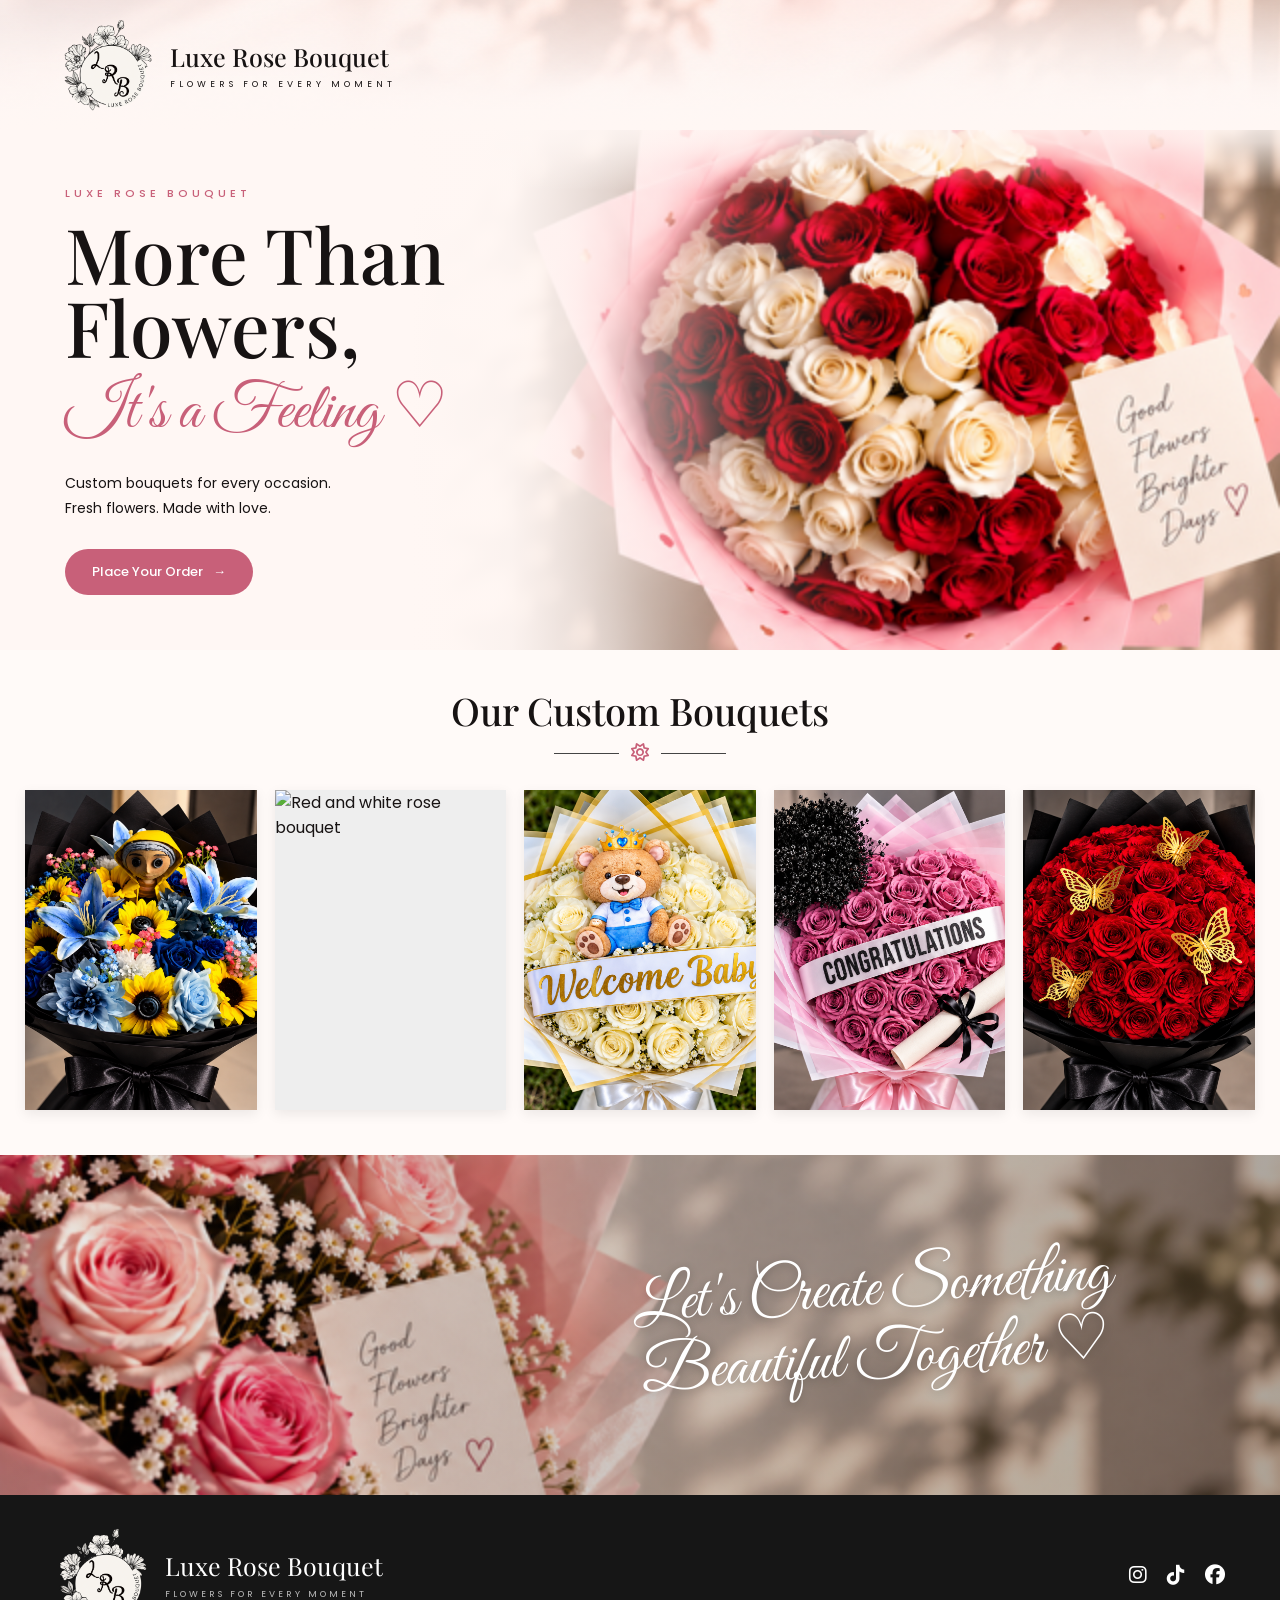
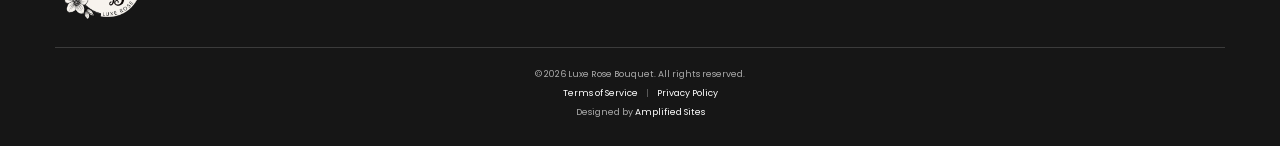
==== commit b5d20bff: "Update index.html" ====
--- a/index.html
+++ b/index.html
@@ -56,7 +56,7 @@
                     <img id="bouquet-image-1" src="Blue and Yellow Doll Bouquet.png" alt="Blue and yellow bouquet" />
                 </div>
                 <div class="bouquet-card" id="bouquet-card-2">
-                    <img id="bouquet-image-2" src="Romantic Red and Ivory Rose Bouquet.png" alt="Red and white rose bouquet" />
+                    <img id="bouquet-image-2" src="Fall Birthday Rose Bouquet.png" alt="Red and white rose bouquet" />
                 </div>
                 <div class="bouquet-card" id="bouquet-card-3">
                     <img id="bouquet-image-3" src="Welcome Baby Rose Bouquet with Teddy Bear.png" alt="Welcome baby bouquet" />
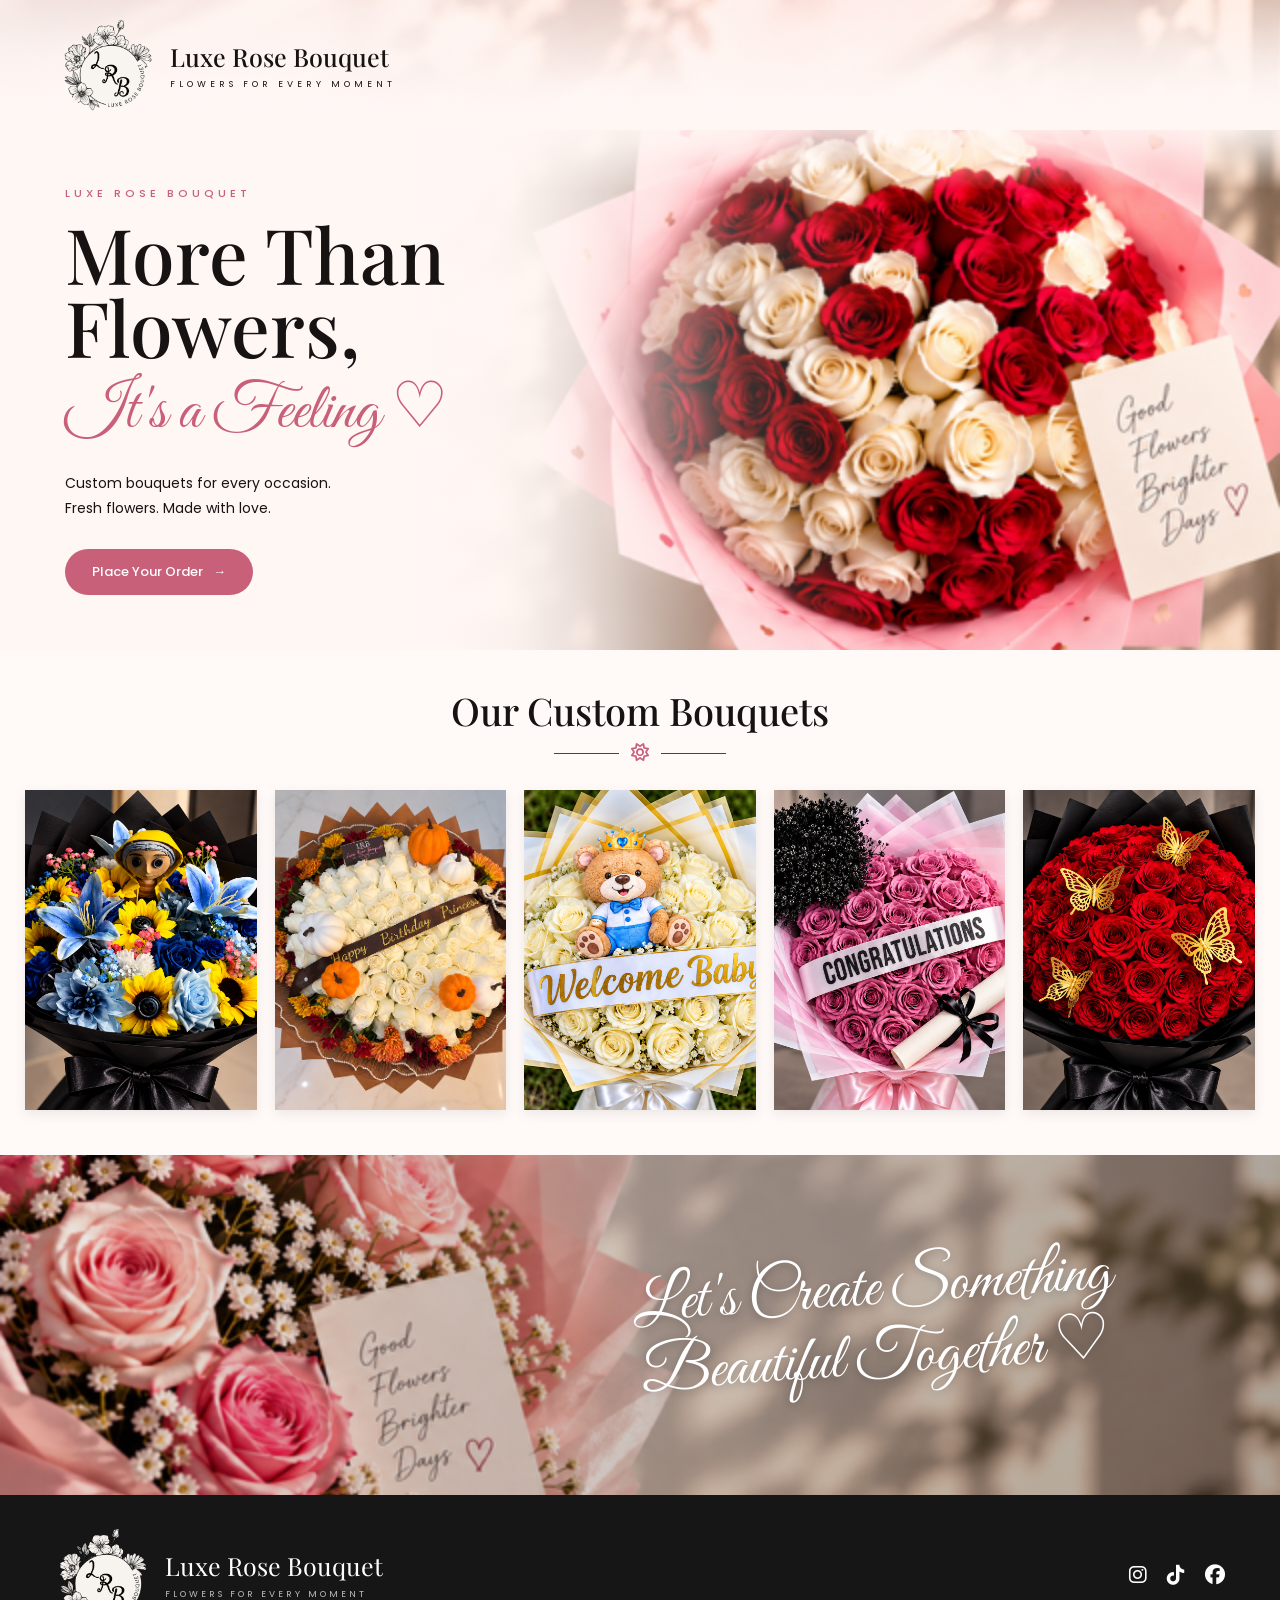
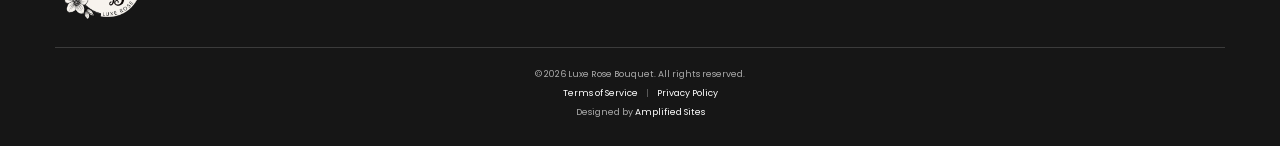
==== commit dd4662b4: "Update index.html" ====
--- a/index.html
+++ b/index.html
@@ -56,7 +56,7 @@
                     <img id="bouquet-image-1" src="Blue and Yellow Doll Bouquet.png" alt="Blue and yellow bouquet" />
                 </div>
                 <div class="bouquet-card" id="bouquet-card-2">
-                    <img id="bouquet-image-2" src="Fall Birthday Rose Bouquet.png" alt="Red and white rose bouquet" />
+                    <img id="bouquet-image-2" src="Fall Birthday Rose Bouquet.jpeg" alt="Red and white rose bouquet" />
                 </div>
                 <div class="bouquet-card" id="bouquet-card-3">
                     <img id="bouquet-image-3" src="Welcome Baby Rose Bouquet with Teddy Bear.png" alt="Welcome baby bouquet" />
